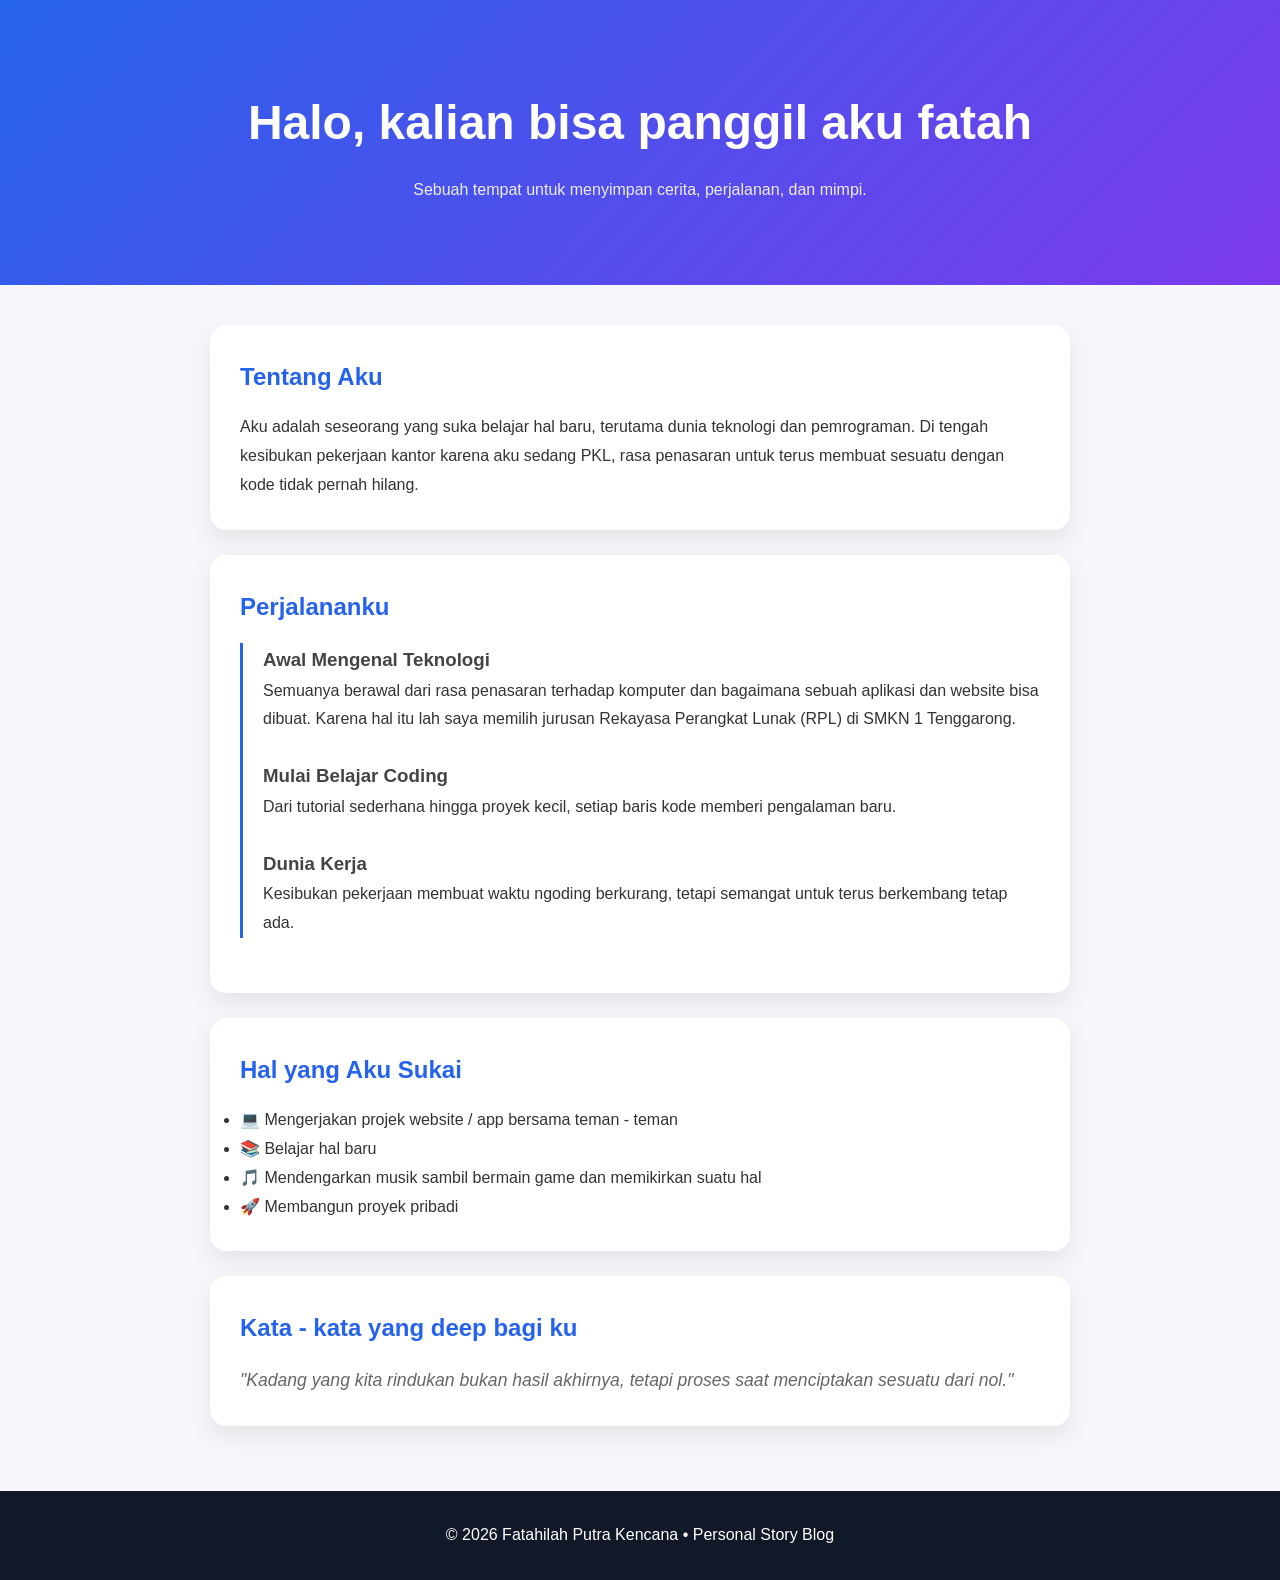
==== index.html @ dc506efb "Rename blog.html to index.html" ====
<!DOCTYPE html>
<html lang="id">
<head>
<meta charset="UTF-8">
<meta name="viewport" content="width=device-width, initial-scale=1.0">
<title>Cerita Tentang Aku</title>

<style>
*{
    margin:0;
    padding:0;
    box-sizing:border-box;
    font-family: 'Segoe UI', sans-serif;
}

body{
    background:#f5f7fa;
    color:#333;
    line-height:1.8;
}

header{
    background:linear-gradient(135deg,#2563eb,#7c3aed);
    color:white;
    padding:80px 20px;
    text-align:center;
}

header h1{
    font-size:3rem;
    margin-bottom:10px;
}

header p{
    opacity:0.9;
}

.container{
    max-width:900px;
    margin:auto;
    padding:40px 20px;
}

.card{
    background:white;
    padding:30px;
    margin-bottom:25px;
    border-radius:16px;
    box-shadow:0 10px 25px rgba(0,0,0,.08);
    transition:.3s;
}

.card:hover{
    transform:translateY(-5px);
}

h2{
    color:#2563eb;
    margin-bottom:15px;
}

.timeline{
    border-left:3px solid #2563eb;
    padding-left:20px;
}

.timeline-item{
    margin-bottom:25px;
}

.timeline-item h3{
    color:#444;
}

footer{
    text-align:center;
    padding:30px;
    background:#111827;
    color:white;
}

.quote{
    font-style:italic;
    font-size:1.1rem;
    color:#666;
}
</style>
</head>
<body>

<header>
    <h1>Halo, kalian bisa panggil aku fatah</h1>
    <p>Sebuah tempat untuk menyimpan cerita, perjalanan, dan mimpi.</p>
</header>

<div class="container">

    <section class="card">
        <h2>Tentang Aku</h2>
        <p>
            Aku adalah seseorang yang suka belajar hal baru,
            terutama dunia teknologi dan pemrograman.
            Di tengah kesibukan pekerjaan kantor karena aku sedang PKL, rasa penasaran
            untuk terus membuat sesuatu dengan kode tidak pernah hilang.
        </p>
    </section>

    <section class="card">
        <h2>Perjalananku</h2>

        <div class="timeline">
            <div class="timeline-item">
                <h3>Awal Mengenal Teknologi</h3>
                <p>
                    Semuanya berawal dari rasa penasaran terhadap komputer
                    dan bagaimana sebuah aplikasi dan website bisa dibuat. Karena hal itu lah saya 
                    memilih jurusan Rekayasa Perangkat Lunak (RPL) di SMKN 1 Tenggarong.
                </p>
            </div>

            <div class="timeline-item">
                <h3>Mulai Belajar Coding</h3>
                <p>
                    Dari tutorial sederhana hingga proyek kecil,
                    setiap baris kode memberi pengalaman baru.
                </p>
            </div>

            <div class="timeline-item">
                <h3>Dunia Kerja</h3>
                <p>
                    Kesibukan pekerjaan membuat waktu ngoding berkurang,
                    tetapi semangat untuk terus berkembang tetap ada. 
                </p>
            </div>
        </div>
    </section>

    <section class="card">
        <h2>Hal yang Aku Sukai</h2>
        <ul>
            <li>💻 Mengerjakan projek website / app bersama teman - teman</li>
            <li>📚 Belajar hal baru</li>
            <li>🎵 Mendengarkan musik sambil bermain game dan memikirkan suatu hal</li>
            <li>🚀 Membangun proyek pribadi</li>
        </ul>
    </section>

    <section class="card">
        <h2>Kata - kata yang deep bagi ku</h2>
        <p class="quote">
            "Kadang yang kita rindukan bukan hasil akhirnya,
            tetapi proses saat menciptakan sesuatu dari nol."
        </p>
    </section>

</div>

<footer>
    © 2026 Fatahilah Putra Kencana • Personal Story Blog
</footer>

</body>
</html>
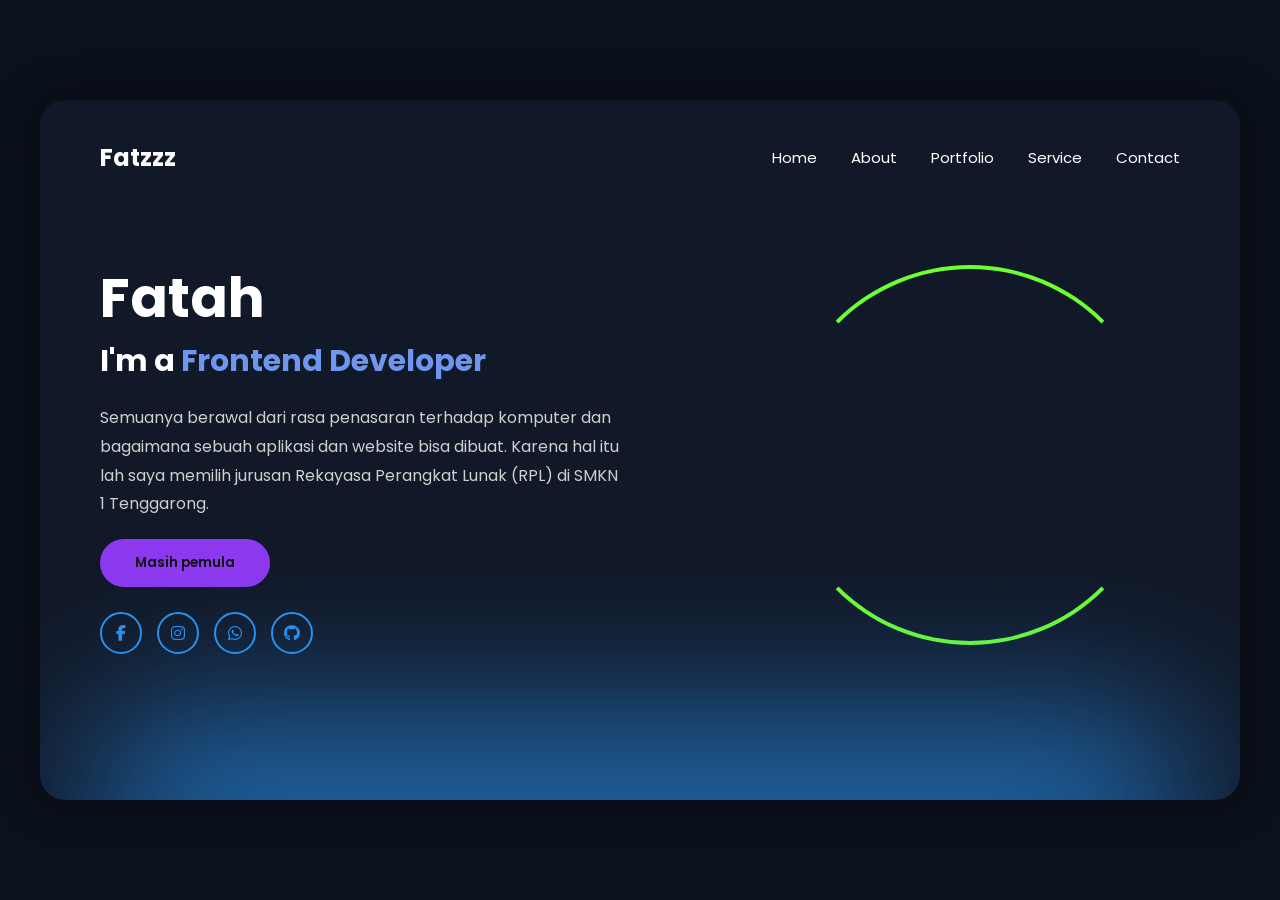
==== commit b54ad161: "Add files via upload" ====
--- a/index.html
+++ b/index.html
@@ -1,164 +1,68 @@
 <!DOCTYPE html>
 <html lang="id">
 <head>
-<meta charset="UTF-8">
-<meta name="viewport" content="width=device-width, initial-scale=1.0">
-<title>Cerita Tentang Aku</title>
+    <meta charset="UTF-8">
+    <meta name="viewport" content="width=device-width, initial-scale=1.0">
+    <title>Portfolio</title>
 
-<style>
-*{
-    margin:0;
-    padding:0;
-    box-sizing:border-box;
-    font-family: 'Segoe UI', sans-serif;
-}
+    <link rel="stylesheet" href="style.css">
 
-body{
-    background:#f5f7fa;
-    color:#333;
-    line-height:1.8;
-}
-
-header{
-    background:linear-gradient(135deg,#2563eb,#7c3aed);
-    color:white;
-    padding:80px 20px;
-    text-align:center;
-}
-
-header h1{
-    font-size:3rem;
-    margin-bottom:10px;
-}
-
-header p{
-    opacity:0.9;
-}
-
-.container{
-    max-width:900px;
-    margin:auto;
-    padding:40px 20px;
-}
-
-.card{
-    background:white;
-    padding:30px;
-    margin-bottom:25px;
-    border-radius:16px;
-    box-shadow:0 10px 25px rgba(0,0,0,.08);
-    transition:.3s;
-}
-
-.card:hover{
-    transform:translateY(-5px);
-}
-
-h2{
-    color:#2563eb;
-    margin-bottom:15px;
-}
-
-.timeline{
-    border-left:3px solid #2563eb;
-    padding-left:20px;
-}
-
-.timeline-item{
-    margin-bottom:25px;
-}
-
-.timeline-item h3{
-    color:#444;
-}
-
-footer{
-    text-align:center;
-    padding:30px;
-    background:#111827;
-    color:white;
-}
-
-.quote{
-    font-style:italic;
-    font-size:1.1rem;
-    color:#666;
-}
-</style>
+    <!-- Font Awesome -->
+    <link rel="stylesheet"
+        href="https://cdnjs.cloudflare.com/ajax/libs/font-awesome/6.5.1/css/all.min.css">
 </head>
 <body>
 
-<header>
-    <h1>Halo, kalian bisa panggil aku fatah</h1>
-    <p>Sebuah tempat untuk menyimpan cerita, perjalanan, dan mimpi.</p>
-</header>
+    <div class="container">
 
-<div class="container">
+        <!-- Navbar -->
+        <header>
+            <div class="logo">Fatzzz</div>
 
-    <section class="card">
-        <h2>Tentang Aku</h2>
-        <p>
-            Aku adalah seseorang yang suka belajar hal baru,
-            terutama dunia teknologi dan pemrograman.
-            Di tengah kesibukan pekerjaan kantor karena aku sedang PKL, rasa penasaran
-            untuk terus membuat sesuatu dengan kode tidak pernah hilang.
-        </p>
-    </section>
+            <nav>
+                <a href="#" class="active">Home</a>
+                <a href="#">About</a>
+                <a href="#">Portfolio</a>
+                <a href="#">Service</a>
+                <a href="#">Contact</a>
+            </nav>
+        </header>
 
-    <section class="card">
-        <h2>Perjalananku</h2>
+        <!-- Hero -->
+        <section class="hero">
 
-        <div class="timeline">
-            <div class="timeline-item">
-                <h3>Awal Mengenal Teknologi</h3>
+            <div class="content">
+                <h1>Fatah</h1>
+
+                <h2>
+                    I'm a <span>Frontend Developer</span>
+                </h2>
+
                 <p>
-                    Semuanya berawal dari rasa penasaran terhadap komputer
-                    dan bagaimana sebuah aplikasi dan website bisa dibuat. Karena hal itu lah saya 
-                    memilih jurusan Rekayasa Perangkat Lunak (RPL) di SMKN 1 Tenggarong.
+                    Semuanya berawal dari rasa penasaran terhadap komputer dan bagaimana sebuah aplikasi dan website bisa dibuat. 
+                    Karena hal itu lah saya memilih jurusan Rekayasa Perangkat Lunak (RPL) di SMKN 1 Tenggarong.
                 </p>
+
+                <div class="buttons">
+                    <button>Masih pemula</button>
+                </div>
+
+                <div class="socials">
+                    <a href="#"><i class="fab fa-facebook-f"></i></a>
+                    <a href="#"><i class="fab fa-instagram"></i></a>
+                    <a href="#"><i class="fab fa-whatsapp"></i></a>
+                    <a href="#"><i class="fab fa-github"></i></a>
+                </div>
             </div>
 
-            <div class="timeline-item">
-                <h3>Mulai Belajar Coding</h3>
-                <p>
-                    Dari tutorial sederhana hingga proyek kecil,
-                    setiap baris kode memberi pengalaman baru.
-                </p>
+            <div class="image-box">
+
+                <div class="circle"></div>
+
+                <img src="https://images.unsplash.com/photo-1500648767791-00dcc994a43c?w=600"
+                    alt="profile">
             </div>
-
-            <div class="timeline-item">
-                <h3>Dunia Kerja</h3>
-                <p>
-                    Kesibukan pekerjaan membuat waktu ngoding berkurang,
-                    tetapi semangat untuk terus berkembang tetap ada. 
-                </p>
-            </div>
-        </div>
-    </section>
-
-    <section class="card">
-        <h2>Hal yang Aku Sukai</h2>
-        <ul>
-            <li>💻 Mengerjakan projek website / app bersama teman - teman</li>
-            <li>📚 Belajar hal baru</li>
-            <li>🎵 Mendengarkan musik sambil bermain game dan memikirkan suatu hal</li>
-            <li>🚀 Membangun proyek pribadi</li>
-        </ul>
-    </section>
-
-    <section class="card">
-        <h2>Kata - kata yang deep bagi ku</h2>
-        <p class="quote">
-            "Kadang yang kita rindukan bukan hasil akhirnya,
-            tetapi proses saat menciptakan sesuatu dari nol."
-        </p>
-    </section>
-
-</div>
-
-<footer>
-    © 2026 Fatahilah Putra Kencana • Personal Story Blog
-</footer>
-
+        </section>
+    </div>
 </body>
-</html>
+</html>
--- a/style.css
+++ b/style.css
@@ -0,0 +1,211 @@
+@import url('https://fonts.googleapis.com/css2?family=Poppins:wght@300;400;500;600;700;800&display=swap');
+
+*{
+    margin:0;
+    padding:0;
+    box-sizing:border-box;
+    font-family:'Poppins',sans-serif;
+}
+
+body{
+    min-height:100vh;
+    display:flex;
+    justify-content:center;
+    align-items:center;
+    background:#0b111d;
+    padding:30px;
+}
+
+.container{
+    width:1200px;
+    min-height:700px;
+    background:#111827;
+    border-radius:25px;
+    padding:40px 60px;
+    position:relative;
+    overflow:hidden;
+    box-shadow:0 0 40px rgba(0,0,0,.5);
+}
+
+/* Glow bawah */
+
+.container::after{
+    content:'';
+    position:absolute;
+    bottom:-100px;
+    left:50%;
+    transform:translateX(-50%);
+    width:90%;
+    height:180px;
+    background:#2791ee;
+    filter:blur(80px);
+    opacity:.7;
+}
+
+/* Navbar */
+
+header{
+    display:flex;
+    justify-content:space-between;
+    align-items:center;
+}
+
+.logo{
+    color:#fff;
+    font-size:24px;
+    font-weight:700;
+}
+
+nav a{
+    text-decoration:none;
+    color:#fff;
+    margin-left:30px;
+    font-size:15px;
+    transition:.3s;
+}
+
+nav a:hover,
+nav a.active{
+    color:#fdfffc;
+}
+
+/* Hero */
+
+.hero{
+    display:flex;
+    align-items:center;
+    justify-content:space-between;
+    margin-top:70px;
+}
+
+.content{
+    max-width:520px;
+}
+
+.content h1{
+    color:#fff;
+    font-size:55px;
+    font-weight:700;
+}
+
+.content h2{
+    color:#fff;
+    font-size:30px;
+}
+
+.content span{
+    color:#6f96ef;
+}
+
+.content p{
+    color:#cfcfcf;
+    margin:20px 0;
+    line-height:1.8;
+}
+
+button{
+    border:none;
+    padding:14px 35px;
+    border-radius:30px;
+    background:#8d38ef;
+    color:#111;
+    font-weight:600;
+    cursor:pointer;
+    transition:.3s;
+}
+
+button:hover{
+    transform:translateY(-3px);
+    box-shadow:0 0 20px #8d38ef;
+}
+
+.socials{
+    display:flex;
+    gap:15px;
+    margin-top:25px;
+}
+
+.socials a{
+    width:42px;
+    height:42px;
+    border:2px solid #2791ee;
+    border-radius:50%;
+    display:flex;
+    justify-content:center;
+    align-items:center;
+    color:#2791ee;
+    text-decoration:none;
+    transition:.3s;
+}
+
+.socials a:hover{
+    background:#2791ee;
+    color:#111827;
+    box-shadow:0 0 15px #2791ee;
+}
+
+/* Image */
+
+.image-box{
+    position:relative;
+    width:420px;
+    height:420px;
+    display:flex;
+    justify-content:center;
+    align-items:center;
+}
+
+.image-box img{
+    width:320px;
+    height:320px;
+    object-fit:cover;
+    border-radius:50%;
+    z-index:2;
+
+    animation:float 4s ease-in-out infinite;
+}
+
+/* Circle Animation */
+
+.circle{
+    position:absolute;
+    width:380px;
+    height:380px;
+    border-radius:50%;
+    border-top:4px solid #6cff32;
+    border-bottom:4px solid #6cff32;
+    border-left:4px solid transparent;
+    border-right:4px solid transparent;
+
+    animation:rotateCircle 6s linear infinite;
+}
+
+/* KEYFRAMES */
+
+@keyframes rotateCircle{
+
+    0%{
+        transform:rotate(0deg);
+    }
+
+    100%{
+        transform:rotate(360deg);
+    }
+
+}
+
+@keyframes float{
+
+    0%{
+        transform:translateY(0);
+    }
+
+    50%{
+        transform:translateY(-15px);
+    }
+
+    100%{
+        transform:translateY(0);
+    }
+
+}
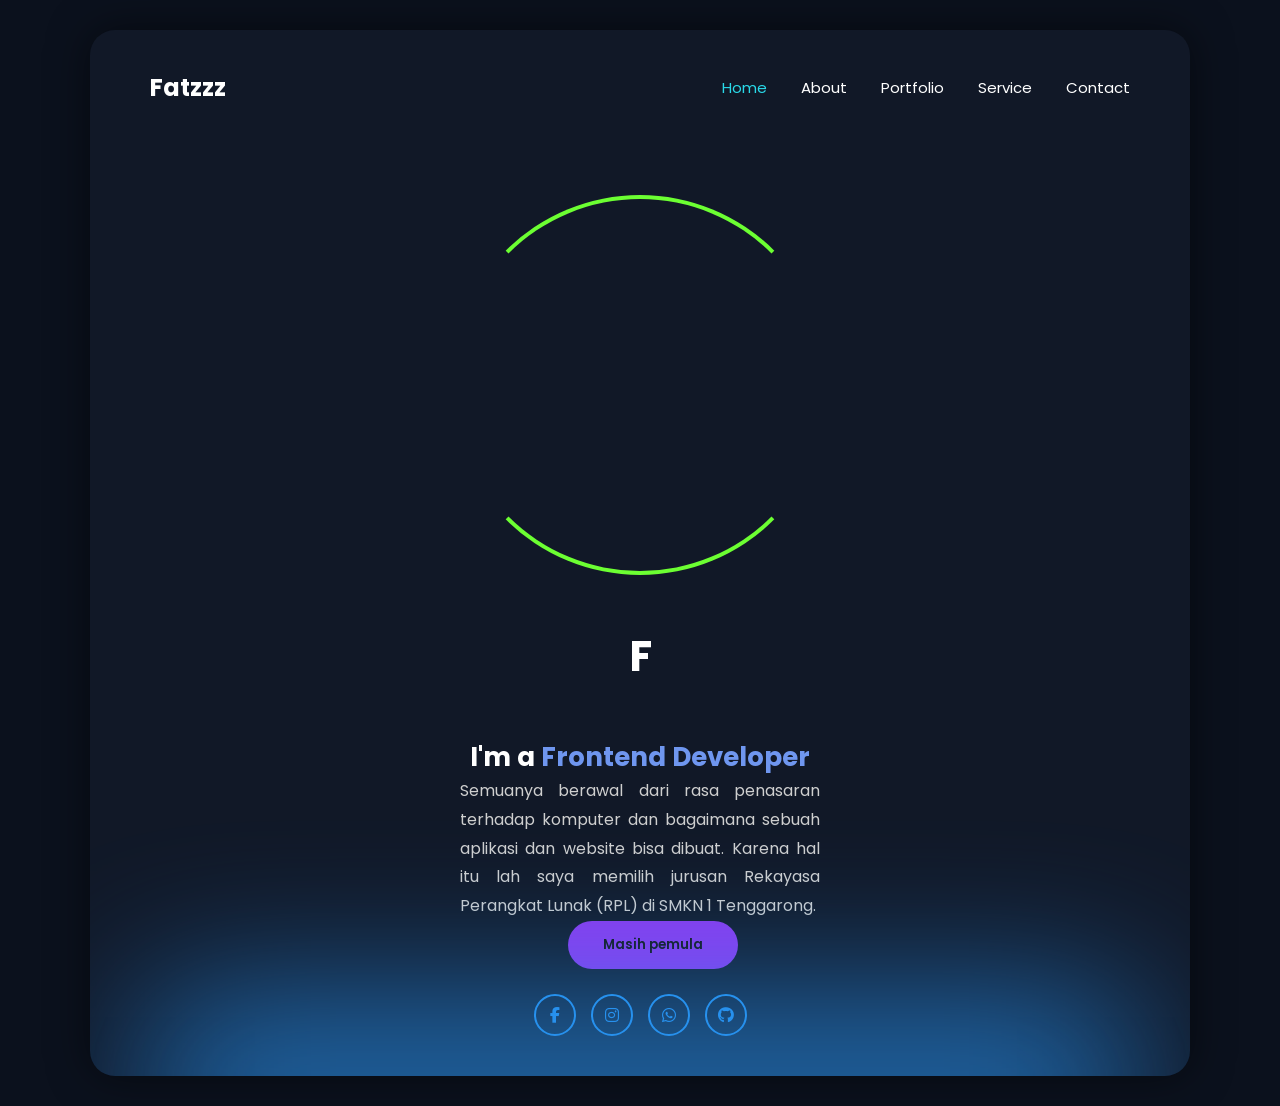
==== commit 2222e430: "Add files via upload" ====
--- a/index.html
+++ b/index.html
@@ -32,7 +32,7 @@
         <section class="hero">
 
             <div class="content">
-                <h1>Fatah</h1>
+                <h1>F</h1>
 
                 <h2>
                     I'm a <span>Frontend Developer</span>
--- a/style.css
+++ b/style.css
@@ -17,7 +17,7 @@
 }
 
 .container{
-    width:1200px;
+    width:1100px;
     min-height:700px;
     background:#111827;
     border-radius:25px;
@@ -66,12 +66,13 @@
 
 nav a:hover,
 nav a.active{
-    color:#fdfffc;
+    color:#29d9e9;
 }
 
 /* Hero */
 
 .hero{
+    flex-direction:column-reverse;
     display:flex;
     align-items:center;
     justify-content:space-between;
@@ -79,18 +80,21 @@
 }
 
 .content{
-    max-width:520px;
+    max-width:100%;
+    margin-top: 30px;
+    text-align: center;
 }
 
 .content h1{
     color:#fff;
-    font-size:55px;
+    font-size:42px;
     font-weight:700;
 }
 
 .content h2{
     color:#fff;
-    font-size:30px;
+    font-size:26px;
+    margin-top: 50px;
 }
 
 .content span{
@@ -98,12 +102,19 @@
 }
 
 .content p{
+    margin-top: 320px;
+    width: 90%;
+    max-width: 400px;
+    margin: 0 auto;
+    font-size: 16px;
     color:#cfcfcf;
-    margin:20px 0;
     line-height:1.8;
+    text-align: justify;
 }
 
 button{
+    margin-left: 25px;
+    justify-content: center;
     border:none;
     padding:14px 35px;
     border-radius:30px;
@@ -123,6 +134,7 @@
     display:flex;
     gap:15px;
     margin-top:25px;
+    justify-content: center;
 }
 
 .socials a{
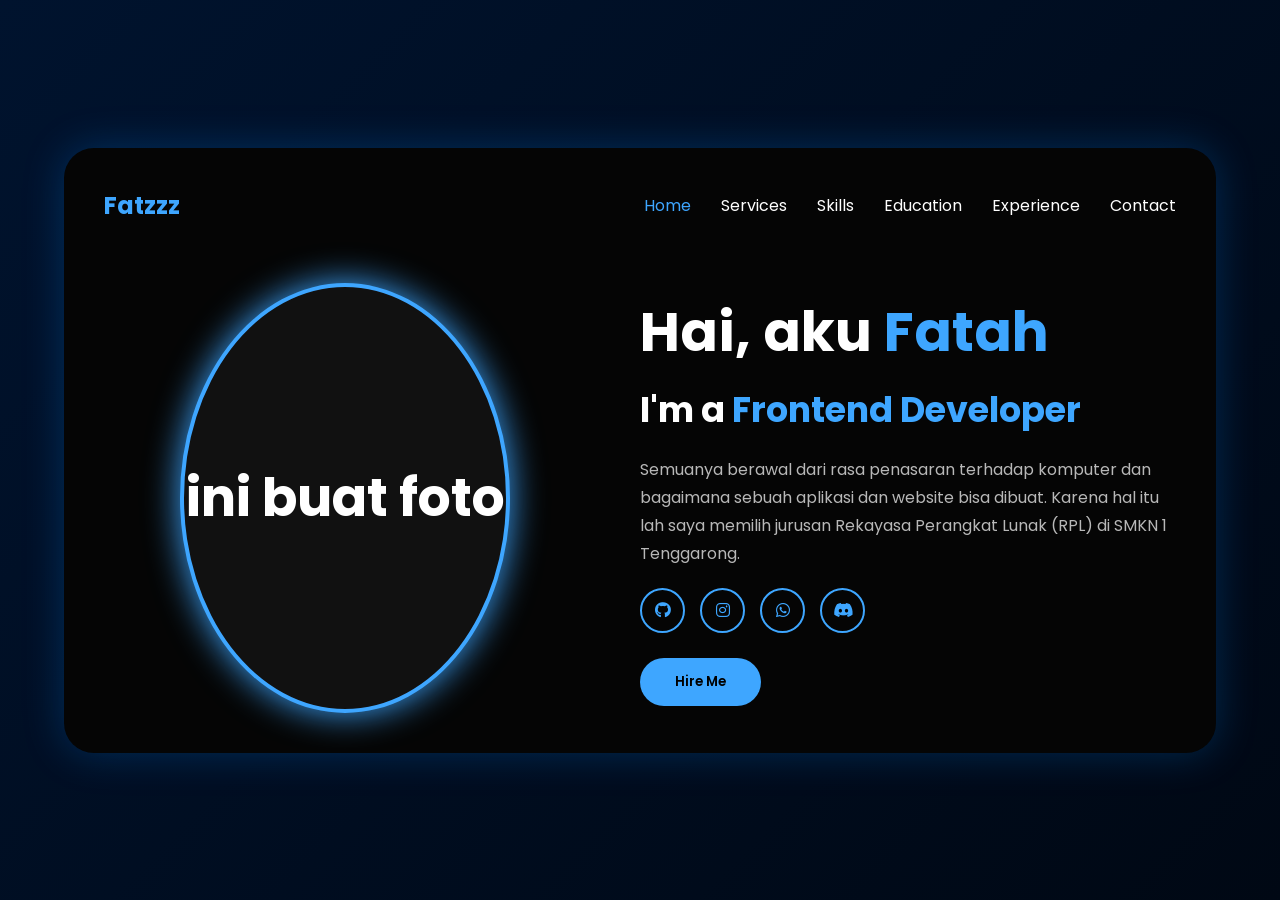
==== commit c677c75c: "Add files via upload" ====
--- a/index.html
+++ b/index.html
@@ -9,60 +9,73 @@
 
     <!-- Font Awesome -->
     <link rel="stylesheet"
-        href="https://cdnjs.cloudflare.com/ajax/libs/font-awesome/6.5.1/css/all.min.css">
+    href="https://cdnjs.cloudflare.com/ajax/libs/font-awesome/6.5.2/css/all.min.css">
 </head>
+
 <body>
 
-    <div class="container">
+<div class="container">
 
-        <!-- Navbar -->
-        <header>
-            <div class="logo">Fatzzz</div>
+    <nav>
 
-            <nav>
-                <a href="#" class="active">Home</a>
-                <a href="#">About</a>
-                <a href="#">Portfolio</a>
-                <a href="#">Service</a>
-                <a href="#">Contact</a>
-            </nav>
-        </header>
+        <h2 class="logo">Fatzzz</h2>
 
-        <!-- Hero -->
-        <section class="hero">
+        <ul>
+            <li><a href="#" class="active">Home</a></li>
+            <li><a href="#">Services</a></li>
+            <li><a href="#">Skills</a></li>
+            <li><a href="#">Education</a></li>
+            <li><a href="#">Experience</a></li>
+            <li><a href="#">Contact</a></li>
+        </ul>
 
-            <div class="content">
-                <h1>F</h1>
+    </nav>
 
-                <h2>
-                    I'm a <span>Frontend Developer</span>
-                </h2>
 
-                <p>
-                    Semuanya berawal dari rasa penasaran terhadap komputer dan bagaimana sebuah aplikasi dan website bisa dibuat. 
-                    Karena hal itu lah saya memilih jurusan Rekayasa Perangkat Lunak (RPL) di SMKN 1 Tenggarong.
-                </p>
+    <section class="hero">
 
-                <div class="buttons">
-                    <button>Masih pemula</button>
-                </div>
+        <div class="photo">
 
-                <div class="socials">
-                    <a href="#"><i class="fab fa-facebook-f"></i></a>
-                    <a href="#"><i class="fab fa-instagram"></i></a>
-                    <a href="#"><i class="fab fa-whatsapp"></i></a>
-                    <a href="#"><i class="fab fa-github"></i></a>
-                </div>
+            <!-- Kosong dulu -->
+            <div class="photo-box">
+
+                <h2>ini buat foto</h2>
+
             </div>
 
-            <div class="image-box">
+        </div>
 
-                <div class="circle"></div>
 
-                <img src="https://images.unsplash.com/photo-1500648767791-00dcc994a43c?w=600"
-                    alt="profile">
+        <div class="content">
+
+            <h1>Hai, aku <span>Fatah</span></h1>
+
+            <h2>I'm a <span>Frontend Developer</span></h2>
+
+            <p>
+               Semuanya berawal dari rasa penasaran terhadap komputer dan bagaimana sebuah aplikasi dan website bisa dibuat. 
+               Karena hal itu lah saya memilih jurusan Rekayasa Perangkat Lunak (RPL) di SMKN 1 Tenggarong.
+            </p>
+
+            <div class="social">
+
+                <a href="#"><i class="fab fa-github"></i></a>
+
+                <a href="#"><i class="fab fa-instagram"></i></a>
+
+                <a href="#"><i class="fab fa-whatsapp"></i></a>
+
+                <a href="#"><i class="fab fa-discord"></i></a>
+
             </div>
-        </section>
-    </div>
+
+            <button>Hire Me</button>
+
+        </div>
+
+    </section>
+
+</div>
+
 </body>
 </html>
--- a/style.css
+++ b/style.css
@@ -1,4 +1,4 @@
-@import url('https://fonts.googleapis.com/css2?family=Poppins:wght@300;400;500;600;700;800&display=swap');
+@import url('https://fonts.googleapis.com/css2?family=Poppins:wght@300;400;600;700&display=swap');
 
 *{
     margin:0;
@@ -8,216 +8,230 @@
 }
 
 body{
+
+    background:linear-gradient(135deg,#00132e,#000814);
+
+    display:flex;
+    justify-content:center;
+    align-items:center;
+
     min-height:100vh;
-    display:flex;
-    justify-content:center;
-    align-items:center;
-    background:#0b111d;
-    padding:30px;
+
 }
 
 .container{
-    width:1100px;
-    min-height:700px;
-    background:#111827;
-    border-radius:25px;
-    padding:40px 60px;
-    position:relative;
-    overflow:hidden;
-    box-shadow:0 0 40px rgba(0,0,0,.5);
-}
-
-/* Glow bawah */
-
-.container::after{
-    content:'';
-    position:absolute;
-    bottom:-100px;
-    left:50%;
-    transform:translateX(-50%);
+
     width:90%;
-    height:180px;
-    background:#2791ee;
-    filter:blur(80px);
-    opacity:.7;
-}
-
-/* Navbar */
-
-header{
+    max-width:1200px;
+
+    background:#050505;
+
+    border-radius:30px;
+
+    padding:40px;
+
+    box-shadow:0 0 40px rgba(0,140,255,.25);
+
+}
+
+nav{
+
     display:flex;
     justify-content:space-between;
     align-items:center;
+
 }
 
 .logo{
-    color:#fff;
-    font-size:24px;
-    font-weight:700;
+
+    color:#3ea6ff;
+
+}
+
+nav ul{
+
+    display:flex;
+    gap:30px;
+
+    list-style:none;
+
 }
 
 nav a{
+
+    color:white;
+
     text-decoration:none;
-    color:#fff;
-    margin-left:30px;
-    font-size:15px;
+
     transition:.3s;
+
 }
 
 nav a:hover,
-nav a.active{
-    color:#29d9e9;
-}
-
-/* Hero */
+.active{
+
+    color:#3ea6ff;
+
+}
 
 .hero{
-    flex-direction:column-reverse;
-    display:flex;
-    align-items:center;
+
+    display:flex;
+
+    align-items:center;
+
     justify-content:space-between;
-    margin-top:70px;
+
+    margin-top:60px;
+
+}
+
+.photo{
+
+    width:45%;
+
+    display:flex;
+    justify-content:center;
+
+}
+
+.photo-box{
+
+    width:330px;
+
+    height:430px;
+
+    border-radius:50%;
+
+    border:4px solid #3ea6ff;
+
+    display:flex;
+
+    justify-content:center;
+    align-items:center;
+
+    color:white;
+
+    font-size:35px;
+
+    background:#111;
+
+    box-shadow:0 0 35px #3ea6ff;
+
 }
 
 .content{
-    max-width:100%;
-    margin-top: 30px;
-    text-align: center;
+
+    width:50%;
+
 }
 
 .content h1{
-    color:#fff;
-    font-size:42px;
-    font-weight:700;
+
+    color:white;
+
+    font-size:55px;
+
+}
+
+.content h1 span{
+
+    color:#3ea6ff;
+
 }
 
 .content h2{
-    color:#fff;
-    font-size:26px;
-    margin-top: 50px;
-}
-
-.content span{
-    color:#6f96ef;
+
+    margin-top:10px;
+
+    color:white;
+
+    font-size:35px;
+
+}
+
+.content h2 span{
+
+    color:#3ea6ff;
+
 }
 
 .content p{
-    margin-top: 320px;
-    width: 90%;
-    max-width: 400px;
-    margin: 0 auto;
-    font-size: 16px;
-    color:#cfcfcf;
-    line-height:1.8;
-    text-align: justify;
+
+    color:#b8b8b8;
+
+    margin:20px 0;
+
+    line-height:28px;
+
+}
+
+.social{
+
+    display:flex;
+
+    gap:15px;
+
+    margin-bottom:25px;
+
+}
+
+.social a{
+
+    width:45px;
+
+    height:45px;
+
+    border-radius:50%;
+
+    border:2px solid #3ea6ff;
+
+    display:flex;
+
+    justify-content:center;
+
+    align-items:center;
+
+    color:#3ea6ff;
+
+    text-decoration:none;
+
+    transition:.3s;
+
+}
+
+.social a:hover{
+
+    background:#3ea6ff;
+
+    color:black;
+
 }
 
 button{
-    margin-left: 25px;
-    justify-content: center;
+
+    padding:14px 35px;
+
     border:none;
-    padding:14px 35px;
+
     border-radius:30px;
-    background:#8d38ef;
-    color:#111;
+
+    background:#3ea6ff;
+
+    color:black;
+
     font-weight:600;
+
     cursor:pointer;
+
     transition:.3s;
+
 }
 
 button:hover{
+
     transform:translateY(-3px);
-    box-shadow:0 0 20px #8d38ef;
-}
-
-.socials{
-    display:flex;
-    gap:15px;
-    margin-top:25px;
-    justify-content: center;
-}
-
-.socials a{
-    width:42px;
-    height:42px;
-    border:2px solid #2791ee;
-    border-radius:50%;
-    display:flex;
-    justify-content:center;
-    align-items:center;
-    color:#2791ee;
-    text-decoration:none;
-    transition:.3s;
-}
-
-.socials a:hover{
-    background:#2791ee;
-    color:#111827;
-    box-shadow:0 0 15px #2791ee;
-}
-
-/* Image */
-
-.image-box{
-    position:relative;
-    width:420px;
-    height:420px;
-    display:flex;
-    justify-content:center;
-    align-items:center;
-}
-
-.image-box img{
-    width:320px;
-    height:320px;
-    object-fit:cover;
-    border-radius:50%;
-    z-index:2;
-
-    animation:float 4s ease-in-out infinite;
-}
-
-/* Circle Animation */
-
-.circle{
-    position:absolute;
-    width:380px;
-    height:380px;
-    border-radius:50%;
-    border-top:4px solid #6cff32;
-    border-bottom:4px solid #6cff32;
-    border-left:4px solid transparent;
-    border-right:4px solid transparent;
-
-    animation:rotateCircle 6s linear infinite;
-}
-
-/* KEYFRAMES */
-
-@keyframes rotateCircle{
-
-    0%{
-        transform:rotate(0deg);
-    }
-
-    100%{
-        transform:rotate(360deg);
-    }
-
-}
-
-@keyframes float{
-
-    0%{
-        transform:translateY(0);
-    }
-
-    50%{
-        transform:translateY(-15px);
-    }
-
-    100%{
-        transform:translateY(0);
-    }
+
+    box-shadow:0 0 20px #3ea6ff;
 
 }
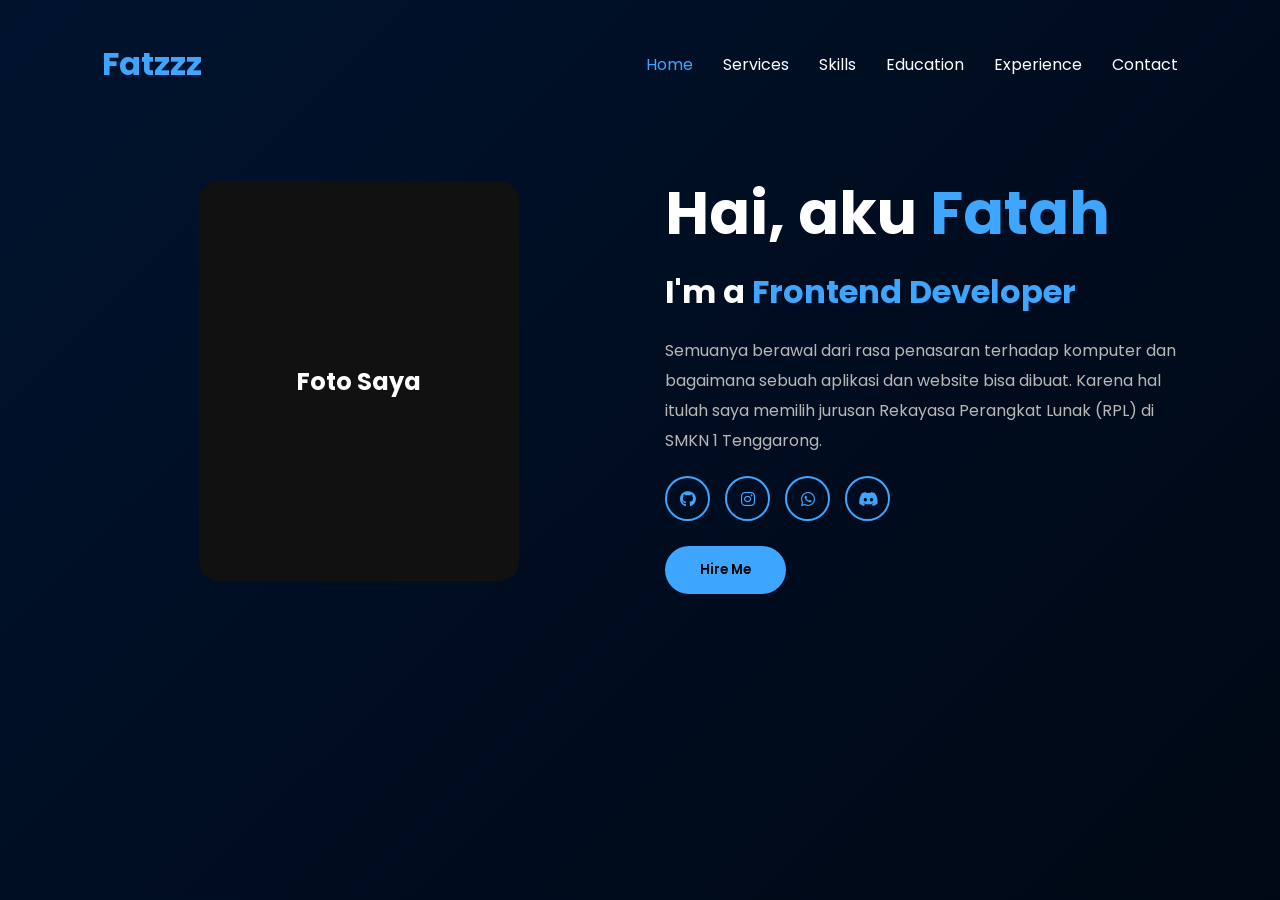
==== commit cafb9456: "Add files via upload" ====
--- a/index.html
+++ b/index.html
@@ -3,79 +3,66 @@
 <head>
     <meta charset="UTF-8">
     <meta name="viewport" content="width=device-width, initial-scale=1.0">
-    <title>Portfolio</title>
+    <title>Portfolio Fatah</title>
 
     <link rel="stylesheet" href="style.css">
 
-    <!-- Font Awesome -->
     <link rel="stylesheet"
     href="https://cdnjs.cloudflare.com/ajax/libs/font-awesome/6.5.2/css/all.min.css">
 </head>
-
 <body>
 
-<div class="container">
+<nav>
 
-    <nav>
+    <h2 class="logo">Fatzzz</h2>
 
-        <h2 class="logo">Fatzzz</h2>
+    <ul>
+        <li><a href="#" class="active">Home</a></li>
+        <li><a href="#">Services</a></li>
+        <li><a href="#">Skills</a></li>
+        <li><a href="#">Education</a></li>
+        <li><a href="#">Experience</a></li>
+        <li><a href="#">Contact</a></li>
+    </ul>
 
-        <ul>
-            <li><a href="#" class="active">Home</a></li>
-            <li><a href="#">Services</a></li>
-            <li><a href="#">Skills</a></li>
-            <li><a href="#">Education</a></li>
-            <li><a href="#">Experience</a></li>
-            <li><a href="#">Contact</a></li>
-        </ul>
+</nav>
 
-    </nav>
+<section class="hero">
 
+    <div class="photo">
 
-    <section class="hero">
+        <div class="photo-box">
+            <h2>Foto Saya</h2>
+        </div>
 
-        <div class="photo">
+    </div>
 
-            <!-- Kosong dulu -->
-            <div class="photo-box">
+    <div class="content">
 
-                <h2>ini buat foto</h2>
+        <h1>Hai, aku <span>Fatah</span></h1>
 
-            </div>
+        <h2>I'm a <span>Frontend Developer</span></h2>
+
+        <p>
+            Semuanya berawal dari rasa penasaran terhadap komputer dan bagaimana
+            sebuah aplikasi dan website bisa dibuat. Karena hal itulah saya memilih
+            jurusan Rekayasa Perangkat Lunak (RPL) di SMKN 1 Tenggarong.
+        </p>
+
+        <div class="social">
+
+            <a href="#"><i class="fab fa-github"></i></a>
+            <a href="#"><i class="fab fa-instagram"></i></a>
+            <a href="#"><i class="fab fa-whatsapp"></i></a>
+            <a href="#"><i class="fab fa-discord"></i></a>
 
         </div>
 
+        <button>Hire Me</button>
 
-        <div class="content">
+    </div>
 
-            <h1>Hai, aku <span>Fatah</span></h1>
-
-            <h2>I'm a <span>Frontend Developer</span></h2>
-
-            <p>
-               Semuanya berawal dari rasa penasaran terhadap komputer dan bagaimana sebuah aplikasi dan website bisa dibuat. 
-               Karena hal itu lah saya memilih jurusan Rekayasa Perangkat Lunak (RPL) di SMKN 1 Tenggarong.
-            </p>
-
-            <div class="social">
-
-                <a href="#"><i class="fab fa-github"></i></a>
-
-                <a href="#"><i class="fab fa-instagram"></i></a>
-
-                <a href="#"><i class="fab fa-whatsapp"></i></a>
-
-                <a href="#"><i class="fab fa-discord"></i></a>
-
-            </div>
-
-            <button>Hire Me</button>
-
-        </div>
-
-    </section>
-
-</div>
+</section>
 
 </body>
 </html>
--- a/style.css
+++ b/style.css
@@ -8,230 +8,202 @@
 }
 
 body{
-
     background:linear-gradient(135deg,#00132e,#000814);
-
-    display:flex;
-    justify-content:center;
-    align-items:center;
-
     min-height:100vh;
-
-}
-
-.container{
-
-    width:90%;
-    max-width:1200px;
-
-    background:#050505;
-
-    border-radius:30px;
-
-    padding:40px;
-
-    box-shadow:0 0 40px rgba(0,140,255,.25);
-
-}
+    padding:40px 8%;
+}
+
+/* NAVBAR */
 
 nav{
-
     display:flex;
     justify-content:space-between;
     align-items:center;
-
+    margin-bottom:80px;
 }
 
 .logo{
-
-    color:#3ea6ff;
-
+    color:#3ea6ff;
+    font-size:32px;
 }
 
 nav ul{
-
     display:flex;
     gap:30px;
-
     list-style:none;
-
 }
 
 nav a{
-
-    color:white;
-
+    color:white;
     text-decoration:none;
-
     transition:.3s;
-
 }
 
 nav a:hover,
 .active{
-
-    color:#3ea6ff;
-
-}
+    color:#3ea6ff;
+}
+
+/* HERO */
 
 .hero{
-
-    display:flex;
-
-    align-items:center;
-
+    display:flex;
     justify-content:space-between;
-
-    margin-top:60px;
-
+    align-items:center;
+    gap:50px;
 }
 
 .photo{
-
-    width:45%;
-
+    flex:1;
     display:flex;
     justify-content:center;
-
 }
 
 .photo-box{
-
-    width:330px;
-
-    height:430px;
-
+    width:320px;
+    height:400px;
+    background:#111;
+    border-radius:20px;
+
+    display:flex;
+    justify-content:center;
+    align-items:center;
+
+    color:white;
+}
+
+.content{
+    flex:1;
+}
+
+.content h1{
+    color:white;
+    font-size:60px;
+}
+
+.content h1 span{
+    color:#3ea6ff;
+}
+
+.content h2{
+    color:white;
+    font-size:32px;
+    margin-top:10px;
+}
+
+.content h2 span{
+    color:#3ea6ff;
+}
+
+.content p{
+    color:#b8b8b8;
+    margin:20px 0;
+    line-height:30px;
+}
+
+/* SOCIAL */
+
+.social{
+    display:flex;
+    gap:15px;
+    margin-bottom:25px;
+}
+
+.social a{
+    width:45px;
+    height:45px;
     border-radius:50%;
-
-    border:4px solid #3ea6ff;
-
-    display:flex;
-
+    border:2px solid #3ea6ff;
+
+    display:flex;
     justify-content:center;
     align-items:center;
 
-    color:white;
-
-    font-size:35px;
-
-    background:#111;
-
-    box-shadow:0 0 35px #3ea6ff;
-
-}
-
-.content{
-
-    width:50%;
-
-}
-
-.content h1{
-
-    color:white;
-
-    font-size:55px;
-
-}
-
-.content h1 span{
-
-    color:#3ea6ff;
-
-}
-
-.content h2{
-
-    margin-top:10px;
-
-    color:white;
-
-    font-size:35px;
-
-}
-
-.content h2 span{
-
-    color:#3ea6ff;
-
-}
-
-.content p{
-
-    color:#b8b8b8;
-
-    margin:20px 0;
-
-    line-height:28px;
-
-}
-
-.social{
-
-    display:flex;
-
-    gap:15px;
-
-    margin-bottom:25px;
-
-}
-
-.social a{
-
-    width:45px;
-
-    height:45px;
-
-    border-radius:50%;
-
-    border:2px solid #3ea6ff;
-
-    display:flex;
-
-    justify-content:center;
-
-    align-items:center;
-
-    color:#3ea6ff;
-
+    color:#3ea6ff;
     text-decoration:none;
 
     transition:.3s;
-
 }
 
 .social a:hover{
-
     background:#3ea6ff;
-
     color:black;
-
-}
+}
+
+/* BUTTON */
 
 button{
-
     padding:14px 35px;
-
     border:none;
-
     border-radius:30px;
-
     background:#3ea6ff;
-
     color:black;
-
     font-weight:600;
-
     cursor:pointer;
-
     transition:.3s;
-
 }
 
 button:hover{
-
     transform:translateY(-3px);
-
     box-shadow:0 0 20px #3ea6ff;
-
+}
+
+/* RESPONSIVE */
+
+@media (max-width: 768px){
+
+    body{
+        padding:25px;
+    }
+
+    nav{
+        flex-direction:column;
+        gap:20px;
+    }
+
+    nav ul{
+        flex-wrap:wrap;
+        justify-content:center;
+        gap:15px;
+    }
+
+    .hero{
+        flex-direction:column;
+        text-align:center;
+    }
+
+    .photo{
+        width:100%;
+    }
+
+    .photo-box{
+        width:250px;
+        height:320px;
+    }
+
+    .content{
+        width:100%;
+    }
+
+    .content h1{
+        font-size:38px;
+    }
+
+    .content h2{
+        font-size:24px;
+    }
+
+    .content p{
+        font-size:14px;
+        line-height:24px;
+    }
+
+    .social{
+        justify-content:center;
+    }
+
+    button{
+        width:100%;
+        max-width:250px;
+    }
 }
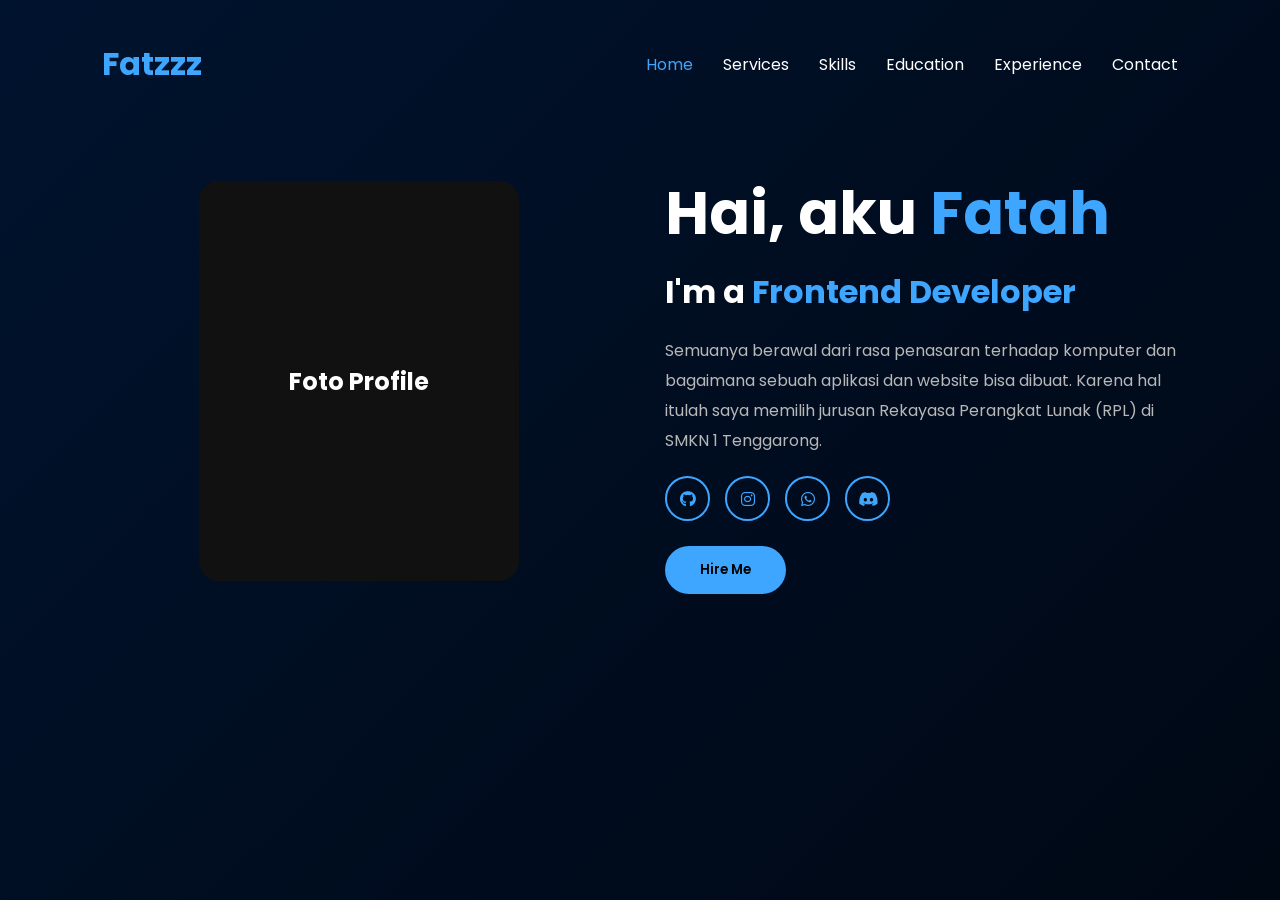
==== commit f91f2adf: "Update index.html" ====
--- a/index.html
+++ b/index.html
@@ -32,7 +32,7 @@
     <div class="photo">
 
         <div class="photo-box">
-            <h2>Foto Saya</h2>
+            <h2>Foto Profile</h2>
         </div>
 
     </div>
@@ -65,4 +65,4 @@
 </section>
 
 </body>
-</html>+</html>
